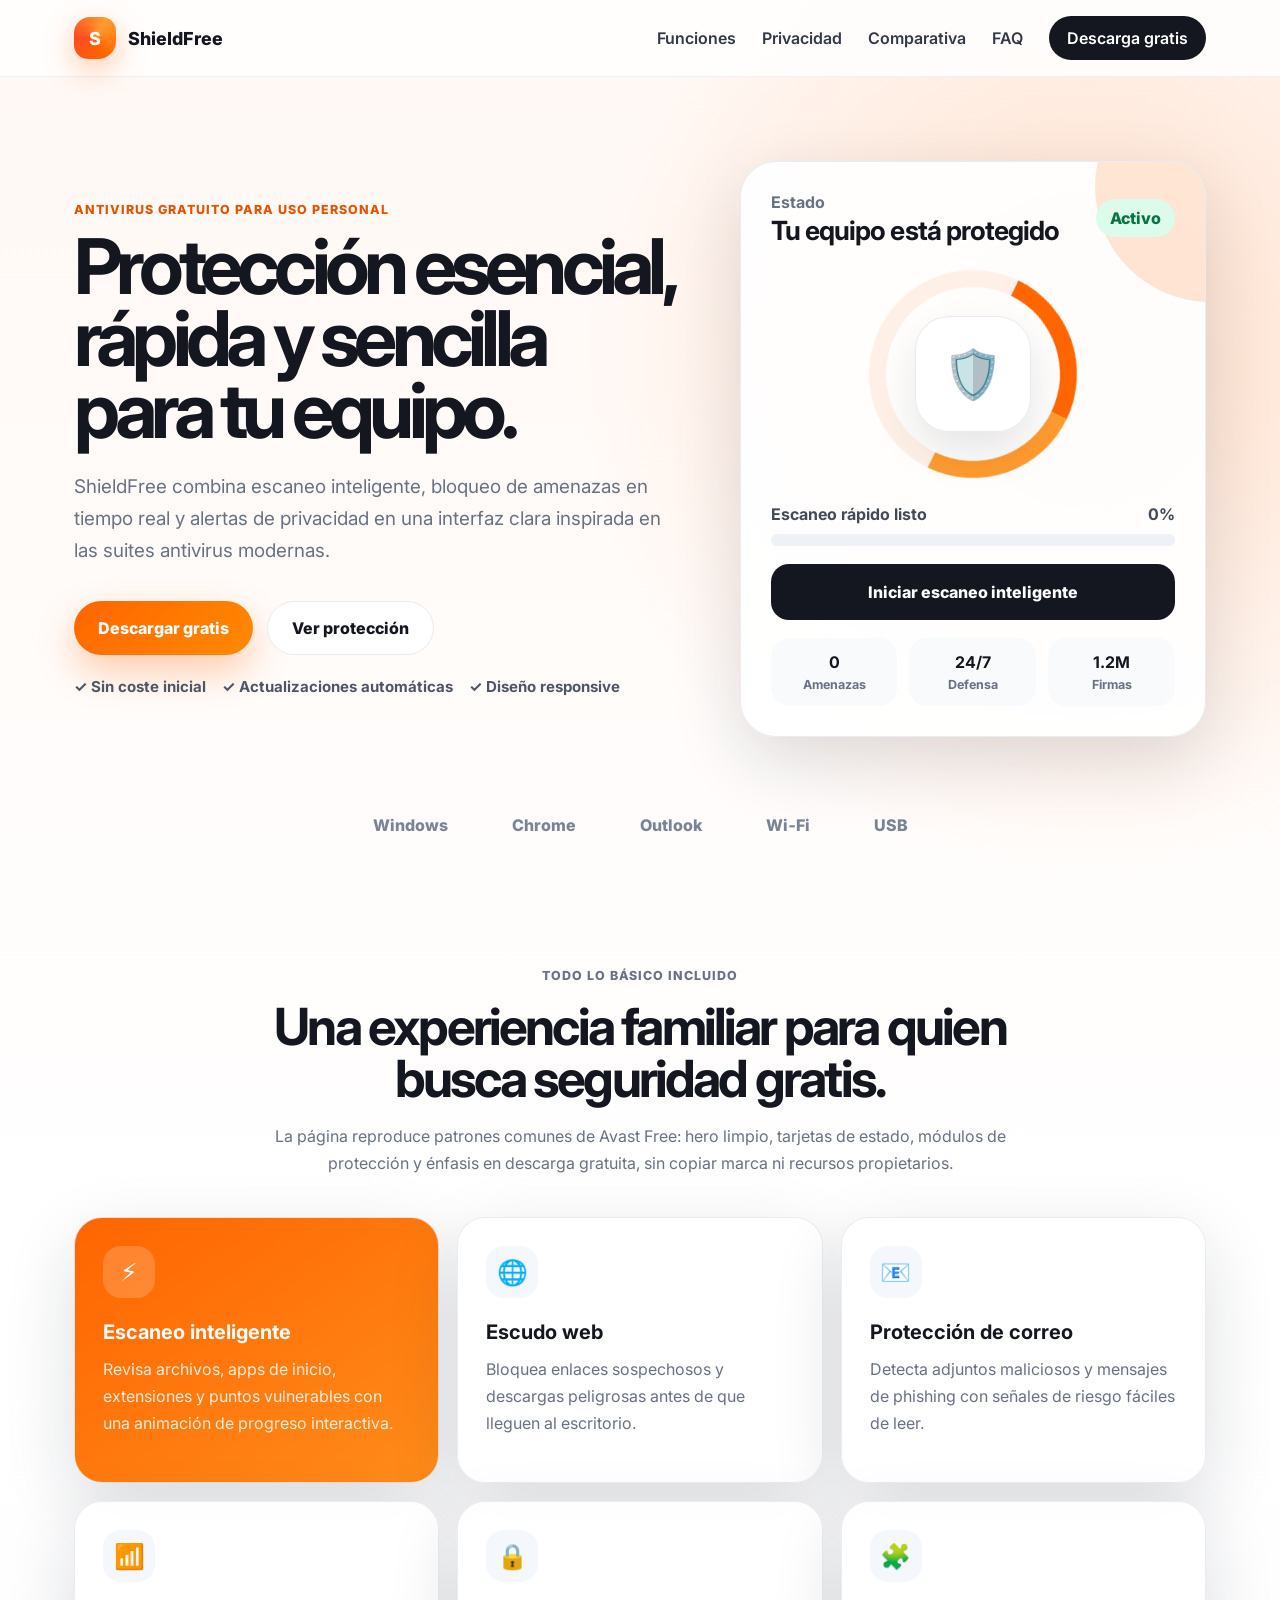
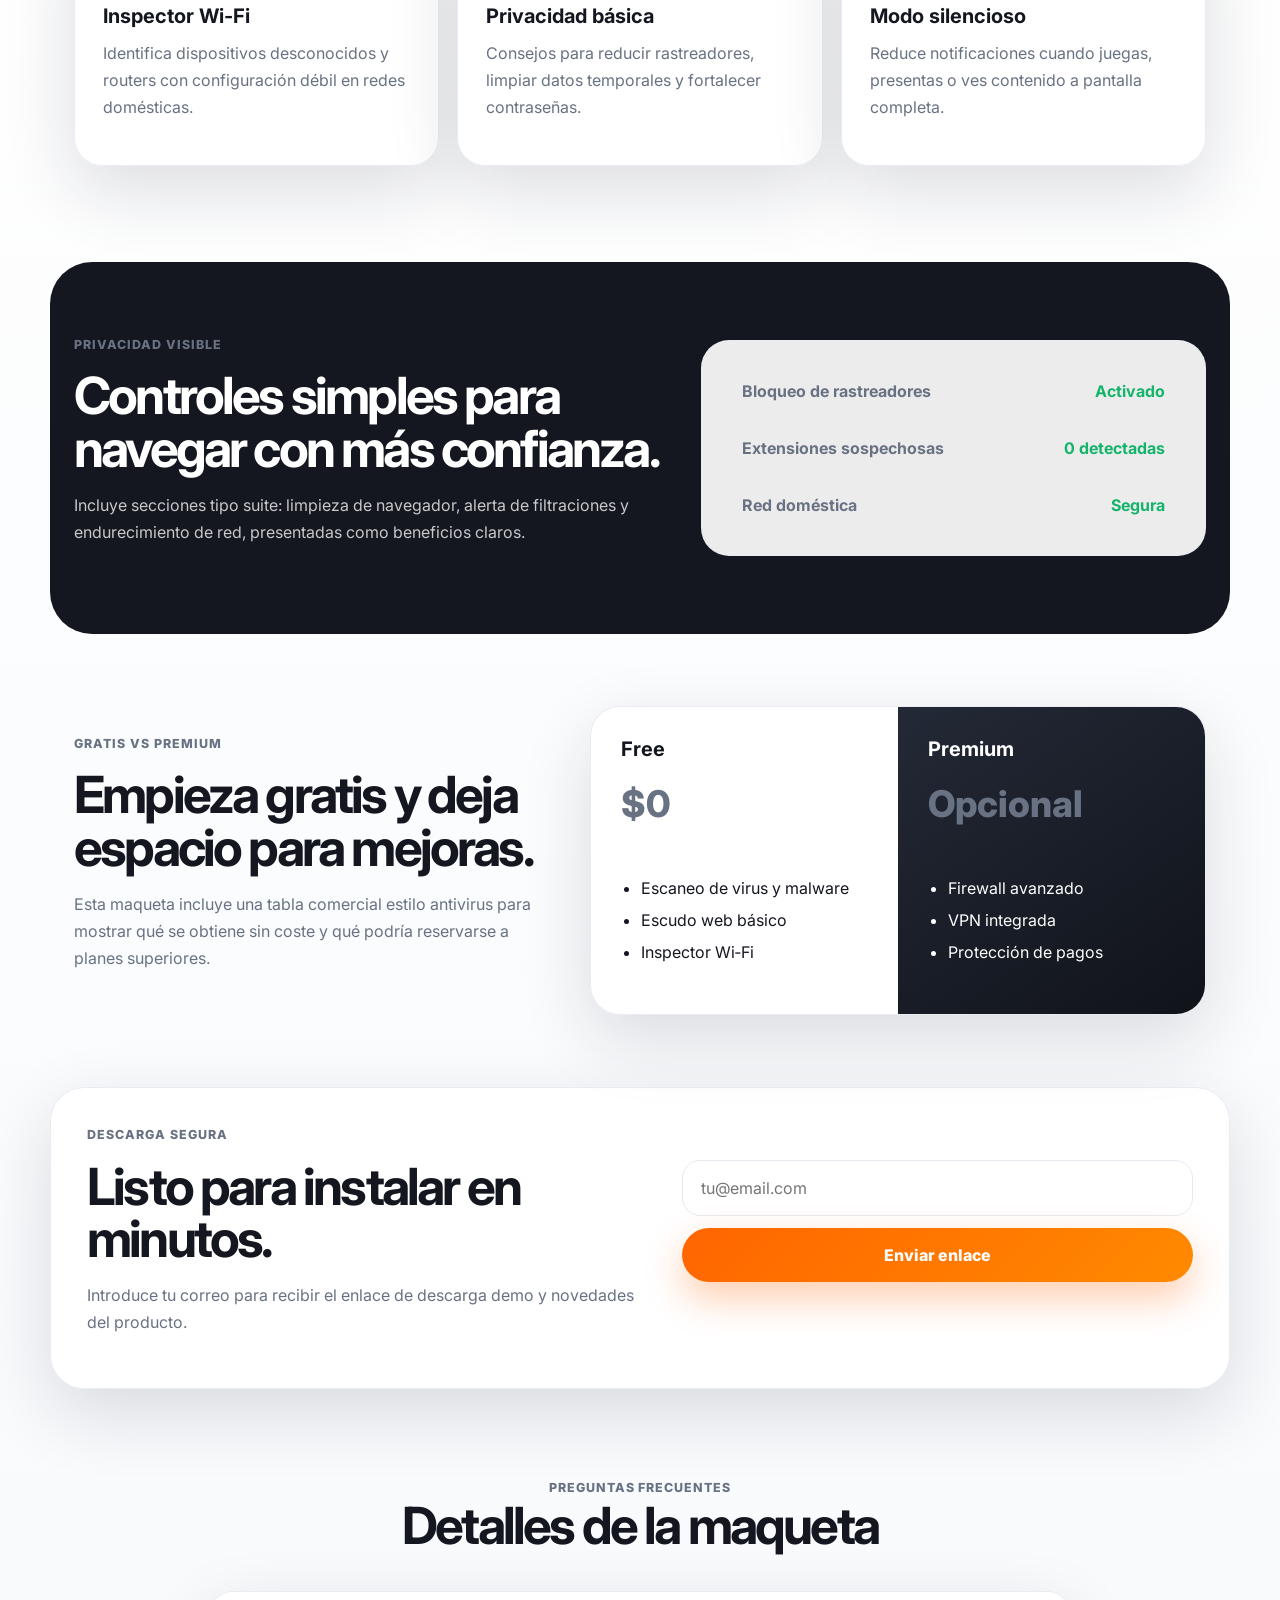
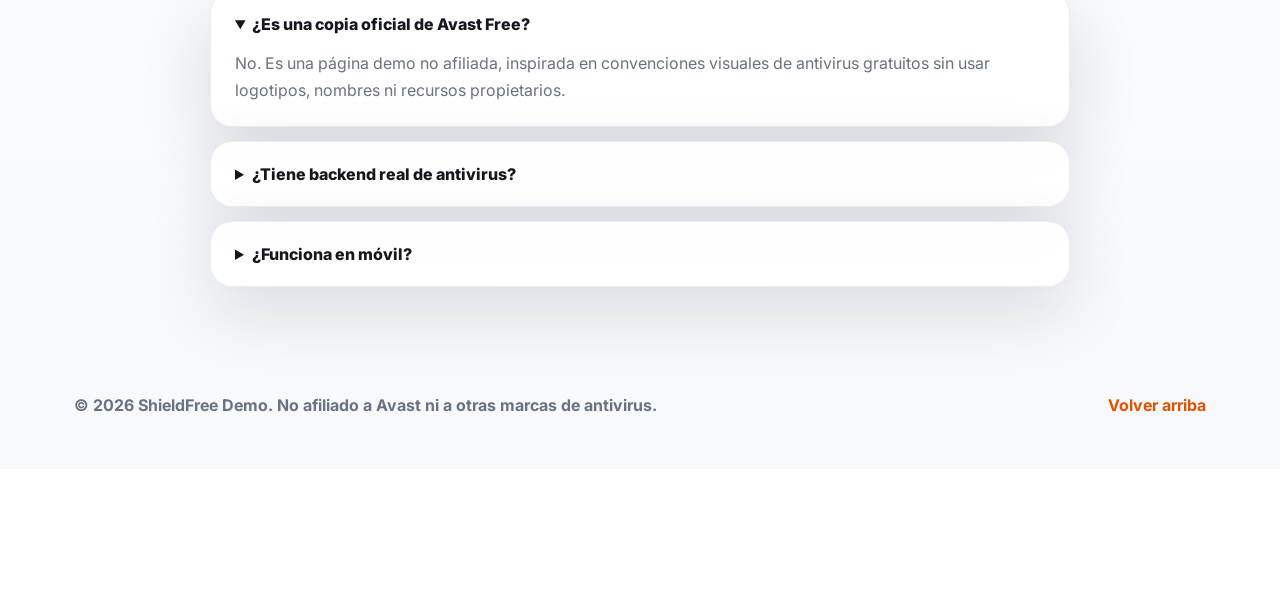
==== ABRE_AQUI.html @ 31809442 "Add download instructions" ====
<!doctype html>
<html lang="es">
  <head>
    <meta charset="UTF-8" />
    <meta name="viewport" content="width=device-width, initial-scale=1.0" />
    <meta http-equiv="refresh" content="0; url=index.html" />
    <title>Abrir ShieldFree Demo</title>
    <style>
      body {
        display: grid;
        min-height: 100vh;
        margin: 0;
        place-items: center;
        font-family: system-ui, -apple-system, BlinkMacSystemFont, "Segoe UI", sans-serif;
        background: #fff7f1;
        color: #14171f;
      }

      main {
        max-width: 560px;
        padding: 32px;
        text-align: center;
        background: white;
        border: 1px solid #f0ded2;
        border-radius: 24px;
        box-shadow: 0 20px 60px rgba(22, 30, 45, 0.12);
      }

      a {
        display: inline-flex;
        margin-top: 16px;
        padding: 14px 20px;
        color: white;
        background: #ff6500;
        border-radius: 999px;
        font-weight: 800;
        text-decoration: none;
      }
    </style>
  </head>
  <body>
    <main>
      <h1>Abriendo la demo...</h1>
      <p>Si no se abre automáticamente, entra con este botón.</p>
      <a href="index.html">Abrir ShieldFree</a>
    </main>
  </body>
</html>
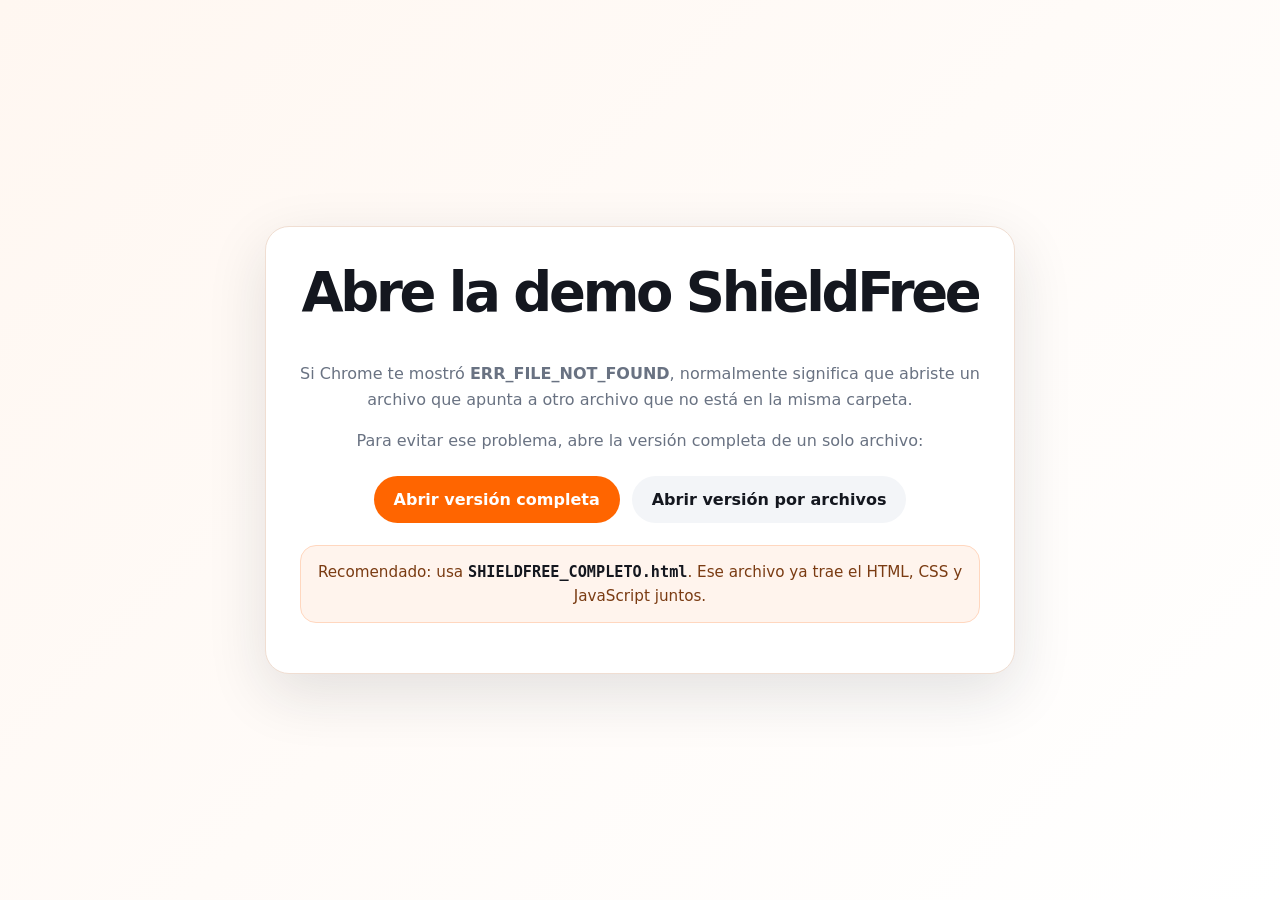
==== commit 6d4d4582: "Add standalone demo file" ====
--- a/ABRE_AQUI.html
+++ b/ABRE_AQUI.html
@@ -3,7 +3,6 @@
   <head>
     <meta charset="UTF-8" />
     <meta name="viewport" content="width=device-width, initial-scale=1.0" />
-    <meta http-equiv="refresh" content="0; url=index.html" />
     <title>Abrir ShieldFree Demo</title>
     <style>
       body {
@@ -12,13 +11,13 @@
         margin: 0;
         place-items: center;
         font-family: system-ui, -apple-system, BlinkMacSystemFont, "Segoe UI", sans-serif;
-        background: #fff7f1;
+        background: linear-gradient(135deg, #fff7f1, #ffffff);
         color: #14171f;
       }
 
       main {
-        max-width: 560px;
-        padding: 32px;
+        max-width: 680px;
+        padding: 34px;
         text-align: center;
         background: white;
         border: 1px solid #f0ded2;
@@ -26,9 +25,27 @@
         box-shadow: 0 20px 60px rgba(22, 30, 45, 0.12);
       }
 
+      h1 {
+        margin-top: 0;
+        font-size: clamp(2rem, 5vw, 3.4rem);
+        letter-spacing: -0.06em;
+      }
+
+      p {
+        color: #697282;
+        line-height: 1.6;
+      }
+
+      .actions {
+        display: flex;
+        flex-wrap: wrap;
+        justify-content: center;
+        gap: 12px;
+        margin-top: 22px;
+      }
+
       a {
         display: inline-flex;
-        margin-top: 16px;
         padding: 14px 20px;
         color: white;
         background: #ff6500;
@@ -36,13 +53,44 @@
         font-weight: 800;
         text-decoration: none;
       }
+
+      a.secondary {
+        color: #14171f;
+        background: #f3f5f8;
+      }
+
+      .note {
+        margin-top: 22px;
+        padding: 14px;
+        background: #fff4ed;
+        border: 1px solid #ffd7bf;
+        border-radius: 16px;
+        color: #7a3b12;
+        font-size: 0.95rem;
+      }
+
+      code {
+        color: #14171f;
+        font-weight: 700;
+      }
     </style>
   </head>
   <body>
     <main>
-      <h1>Abriendo la demo...</h1>
-      <p>Si no se abre automáticamente, entra con este botón.</p>
-      <a href="index.html">Abrir ShieldFree</a>
+      <h1>Abre la demo ShieldFree</h1>
+      <p>
+        Si Chrome te mostró <strong>ERR_FILE_NOT_FOUND</strong>, normalmente significa que abriste un archivo que apunta a otro archivo que no está en la misma carpeta.
+      </p>
+      <p>
+        Para evitar ese problema, abre la versión completa de un solo archivo:
+      </p>
+      <div class="actions">
+        <a href="SHIELDFREE_COMPLETO.html">Abrir versión completa</a>
+        <a class="secondary" href="index.html">Abrir versión por archivos</a>
+      </div>
+      <p class="note">
+        Recomendado: usa <code>SHIELDFREE_COMPLETO.html</code>. Ese archivo ya trae el HTML, CSS y JavaScript juntos.
+      </p>
     </main>
   </body>
 </html>
